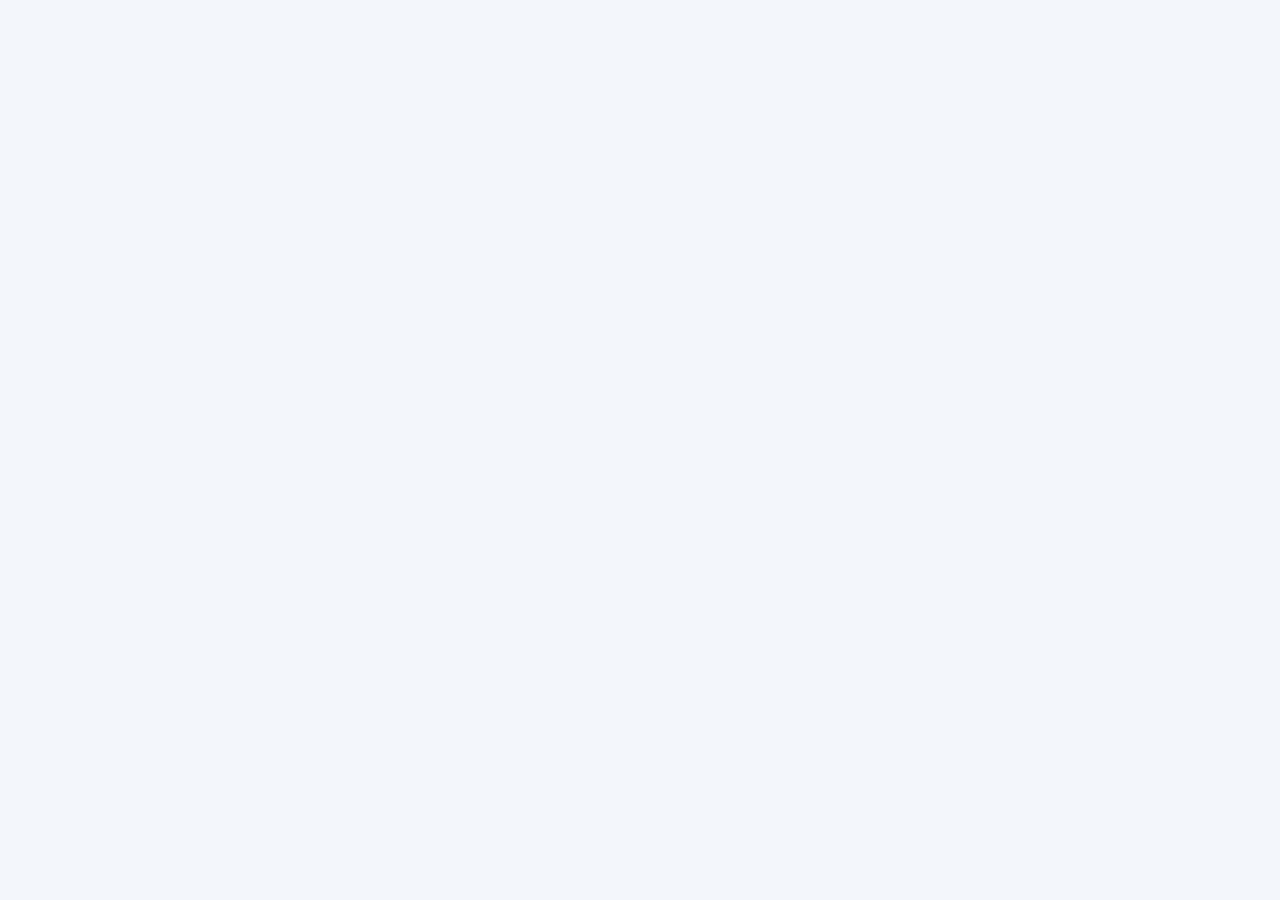
==== analytics.html @ 038aebd4 "feat: add analytics dashboard scaffold with CSS" ====
<!DOCTYPE html>
<html lang="en">
<head>
<meta charset="utf-8" />
<meta name="viewport" content="width=device-width, initial-scale=1" />
<title>Product Genesis — Analytics</title>
<link rel="preconnect" href="https://fonts.googleapis.com" />
<link rel="preconnect" href="https://fonts.gstatic.com" crossorigin />
<link href="https://fonts.googleapis.com/css2?family=Poppins:wght@300;400;500;600;700&family=JetBrains+Mono:wght@400;500&display=swap" rel="stylesheet" />
<style>
:root {
  --bg:          #ffffff;
  --bg-2:        #f3f6fb;
  --bg-3:        #e4ecf6;
  --ink:         #14244C;
  --ink-soft:    rgba(20,36,76,.70);
  --ink-mute:    rgba(20,36,76,.46);
  --rule:        rgba(20,36,76,.14);
  --accent:      #4A95D0;
  --accent-soft: rgba(74,149,208,.14);
  --card:        #ffffff;
  --radius:      14px;
  --mono:        "JetBrains Mono", monospace;
  --sans:        "Poppins", sans-serif;
  --green:       #22c55e;
  --green-soft:  rgba(34,197,94,.12);
  --red:         #ef4444;
  --amber:       #f59e0b;
  --amber-soft:  rgba(245,158,11,.12);
}
* { box-sizing: border-box; margin: 0; padding: 0; }
body { font-family: var(--sans); background: var(--bg-2); color: var(--ink); min-height: 100vh; }
.page { max-width: 1100px; margin: 0 auto; padding: 32px 24px 64px; }

/* Header */
.dash-header { display: flex; align-items: flex-end; justify-content: space-between; margin-bottom: 28px; gap: 16px; flex-wrap: wrap; }
.dash-site { font-size: 11px; font-weight: 600; letter-spacing: .12em; text-transform: uppercase; color: var(--ink-mute); font-family: var(--mono); margin-bottom: 4px; }
.dash-heading { font-size: 26px; font-weight: 700; line-height: 1.1; }
.dash-updated { font-size: 11px; color: var(--ink-mute); font-family: var(--mono); margin-top: 4px; }
.range-toggle { display: flex; background: var(--bg-3); border-radius: 9px; padding: 3px; gap: 2px; }
.range-btn { font-family: var(--mono); font-size: 11px; font-weight: 500; padding: 6px 14px; border-radius: 7px; border: none; cursor: pointer; background: transparent; color: var(--ink-mute); }
.range-btn.active { background: var(--accent); color: #fff; }

/* Panels */
.panel { background: var(--card); border-radius: var(--radius); border: 1px solid var(--rule); overflow: hidden; }
.panel-head { display: flex; align-items: center; justify-content: space-between; padding: 16px 20px 14px; border-bottom: 1px solid var(--rule); }
.panel-title { font-size: 12px; font-weight: 600; text-transform: uppercase; letter-spacing: .09em; color: var(--ink-mute); font-family: var(--mono); }

/* Layout */
.two-col { display: grid; grid-template-columns: 1fr 1fr; gap: 14px; margin-bottom: 14px; }
.section-gap { margin-bottom: 20px; }

/* Stat cards */
.stat-grid { display: grid; grid-template-columns: repeat(4, 1fr); gap: 14px; margin-bottom: 20px; }
.stat-card { background: var(--card); border-radius: var(--radius); padding: 20px 22px 18px; border: 1px solid var(--rule); }
.stat-label { font-size: 10px; font-weight: 600; text-transform: uppercase; letter-spacing: .1em; color: var(--ink-mute); font-family: var(--mono); margin-bottom: 8px; }
.stat-value { font-size: 30px; font-weight: 700; line-height: 1; margin-bottom: 8px; font-family: var(--mono); }
.stat-delta { font-size: 11px; font-family: var(--mono); font-weight: 500; }
.delta-up { color: var(--green); }
.delta-down { color: var(--red); }
.delta-neutral { color: var(--ink-mute); }
.stat-bar { height: 3px; background: var(--bg-3); border-radius: 2px; margin-top: 14px; overflow: hidden; }
.stat-bar-fill { height: 100%; border-radius: 2px; }

/* OKR section */
.okr-section { background: var(--card); border-radius: var(--radius); border: 1px solid var(--rule); margin-bottom: 20px; overflow: hidden; }
.okr-header { display: flex; align-items: center; justify-content: space-between; padding: 18px 22px 16px; border-bottom: 1px solid var(--rule); gap: 12px; }
.okr-badge { font-family: var(--mono); font-size: 9px; font-weight: 700; text-transform: uppercase; letter-spacing: .1em; background: var(--accent); color: #fff; padding: 3px 9px; border-radius: 5px; }
.okr-section-title { font-size: 13px; font-weight: 600; }
.okr-add-btn { font-family: var(--mono); font-size: 11px; font-weight: 600; color: var(--accent); background: var(--accent-soft); border: none; border-radius: 7px; padding: 6px 13px; cursor: default; opacity: .7; }
.objective-row { display: flex; align-items: center; gap: 14px; padding: 16px 22px; border-bottom: 1px solid var(--rule); background: var(--bg-2); }
.obj-icon { width: 36px; height: 36px; border-radius: 10px; background: linear-gradient(135deg, var(--accent), #14244C); display: flex; align-items: center; justify-content: center; font-size: 16px; flex-shrink: 0; }
.obj-label { font-size: 10px; font-weight: 600; text-transform: uppercase; letter-spacing: .1em; color: var(--ink-mute); font-family: var(--mono); margin-bottom: 3px; }
.obj-text { font-size: 15px; font-weight: 600; }
.kr-list { list-style: none; }
.kr-item { border-bottom: 1px solid var(--rule); }
.kr-item:last-child { border-bottom: none; }
.kr-row { display: grid; grid-template-columns: 24px 1fr auto auto auto; align-items: center; gap: 14px; padding: 14px 22px; }
.kr-num { font-family: var(--mono); font-size: 11px; font-weight: 700; color: var(--ink-mute); text-align: center; }
.kr-main { min-width: 0; }
.kr-description { font-size: 13px; font-weight: 500; margin-bottom: 6px; }
.kr-metric-row { display: flex; align-items: center; gap: 8px; flex-wrap: wrap; }
.kr-metric-tag { font-family: var(--mono); font-size: 10px; font-weight: 600; text-transform: uppercase; letter-spacing: .08em; background: var(--accent-soft); color: var(--accent); padding: 2px 8px; border-radius: 4px; }
.kr-progress-wrap { flex: 1; min-width: 80px; max-width: 160px; }
.kr-progress-track { height: 5px; background: var(--bg-3); border-radius: 3px; overflow: hidden; }
.kr-progress-fill { height: 100%; border-radius: 3px; }
.kr-values { font-family: var(--mono); font-size: 11px; color: var(--ink-mute); margin-top: 2px; }
.kr-values strong { color: var(--ink); font-weight: 600; }
.kr-date-chip { font-family: var(--mono); font-size: 10px; font-weight: 500; color: var(--ink-soft); background: var(--bg-2); border: 1px solid var(--rule); border-radius: 6px; padding: 4px 10px; white-space: nowrap; }
.confidence-chip { font-family: var(--mono); font-size: 10px; font-weight: 700; border-radius: 6px; padding: 4px 10px; white-space: nowrap; }
.conf-high { background: var(--green-soft); color: var(--green); }
.conf-med  { background: var(--amber-soft); color: var(--amber); }
.conf-low  { background: rgba(239,68,68,.1); color: var(--red); }
.steps-btn { width: 32px; height: 32px; border-radius: 8px; background: var(--bg-3); border: none; cursor: pointer; display: flex; align-items: center; justify-content: center; color: var(--ink-mute); font-size: 14px; flex-shrink: 0; }
.steps-btn.open { background: var(--accent); color: #fff; }
.steps-panel { display: none; padding: 0 22px 18px 60px; }
.steps-panel.open { display: block; }
.steps-list { list-style: none; position: relative; }
.steps-list::before { content: ''; position: absolute; left: 13px; top: 8px; bottom: 8px; width: 2px; background: var(--rule); }
.step-item { display: flex; gap: 14px; align-items: flex-start; padding: 6px 0; }
.step-dot { width: 28px; height: 28px; border-radius: 50%; background: var(--bg-2); border: 2px solid var(--rule); display: flex; align-items: center; justify-content: center; font-family: var(--mono); font-size: 10px; font-weight: 700; color: var(--ink-mute); flex-shrink: 0; position: relative; z-index: 1; }
.step-dot.done { background: var(--green); border-color: var(--green); color: #fff; }
.step-dot.active { background: var(--accent); border-color: var(--accent); color: #fff; }
.step-content { padding-top: 4px; }
.step-title { font-size: 12px; font-weight: 600; margin-bottom: 2px; }
.step-desc { font-size: 11px; color: var(--ink-mute); line-height: 1.4; margin-bottom: 4px; }
.step-date { font-family: var(--mono); font-size: 10px; color: var(--accent); font-weight: 500; }

/* Top pages */
.pages-table { width: 100%; border-collapse: collapse; }
.pages-table tr { border-bottom: 1px solid var(--rule); }
.pages-table tr:last-child { border-bottom: none; }
.pages-table td { padding: 11px 20px; font-size: 13px; vertical-align: middle; }
.pages-table td:last-child { text-align: right; font-family: var(--mono); font-size: 12px; font-weight: 500; color: var(--ink-soft); }
.page-bar-cell { width: 80px; padding-right: 12px !important; }
.page-mini-bar { height: 4px; background: var(--bg-3); border-radius: 2px; overflow: hidden; }
.page-mini-bar-fill { height: 100%; background: var(--accent); border-radius: 2px; opacity: .65; }
.page-cat-pill { display: inline-block; font-family: var(--mono); font-size: 9px; font-weight: 600; text-transform: uppercase; letter-spacing: .08em; padding: 2px 7px; border-radius: 4px; background: var(--accent-soft); color: var(--accent); margin-left: 6px; }

/* Engagement */
.eng-list { list-style: none; }
.eng-item { display: flex; align-items: center; justify-content: space-between; padding: 13px 20px; border-bottom: 1px solid var(--rule); gap: 12px; }
.eng-item:last-child { border-bottom: none; }
.eng-metric { font-size: 13px; font-weight: 500; }
.eng-sub { font-size: 11px; color: var(--ink-mute); margin-top: 1px; font-family: var(--mono); }
.eng-value { font-family: var(--mono); font-size: 18px; font-weight: 700; text-align: right; }
.eng-value small { font-size: 11px; font-weight: 400; color: var(--ink-mute); display: block; }

/* Country */
.country-table { width: 100%; border-collapse: collapse; }
.country-table tr { border-bottom: 1px solid var(--rule); }
.country-table tr:last-child { border-bottom: none; }
.country-table td { padding: 10px 20px; font-size: 13px; vertical-align: middle; }
.country-table td:nth-child(3), .country-table td:nth-child(4) { text-align: right; font-family: var(--mono); font-size: 12px; color: var(--ink-soft); }
.country-flag { margin-right: 8px; }
.country-bar-wrap { min-width: 100px; }
.country-bar-bg { height: 4px; background: var(--bg-3); border-radius: 2px; overflow: hidden; }
.country-bar-fill { height: 100%; background: var(--accent); border-radius: 2px; opacity: .5; }

/* Events */
.events-list { list-style: none; }
.event-item { display: flex; align-items: center; justify-content: space-between; padding: 11px 20px; border-bottom: 1px solid var(--rule); gap: 12px; }
.event-item:last-child { border-bottom: none; }
.event-name { font-family: var(--mono); font-size: 12px; font-weight: 500; }
.event-count { font-family: var(--mono); font-size: 13px; font-weight: 600; color: var(--accent); }

/* Footer */
.dash-footer { margin-top: 32px; font-size: 11px; color: var(--ink-mute); font-family: var(--mono); text-align: center; }
</style>
</head>
<body>
<div id="root"></div>
<!-- DATA AND RENDER SCRIPT — added in subsequent tasks -->
</body>
</html>
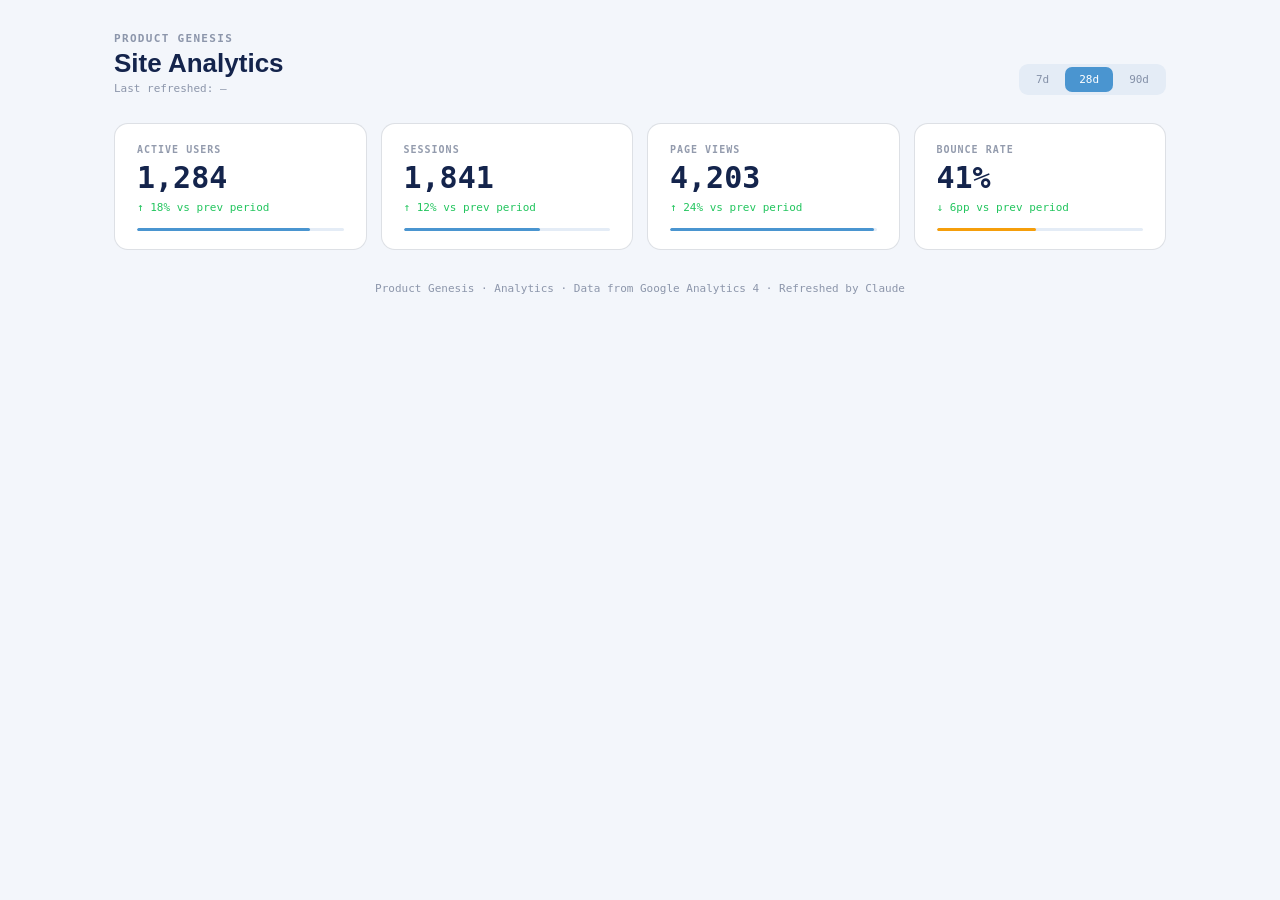
==== commit 34f17bf1: "feat: render header and stat cards from ANALYTICS_DATA" ====
--- a/analytics.html
+++ b/analytics.html
@@ -150,6 +150,115 @@
 </head>
 <body>
 <div id="root"></div>
-<!-- DATA AND RENDER SCRIPT — added in subsequent tasks -->
+<!-- ANALYTICS_DATA:BEGIN -->
+<script>
+const ANALYTICS_DATA = {
+  refreshed: "—",
+  range: "28d",
+  stats: {
+    activeUsers: 1284, activeUsersDelta: 18,
+    sessions: 1841,    sessionsDelta: 12,
+    pageViews: 4203,   pageViewsDelta: 24,
+    bounceRate: 41,    bounceRateDelta: -6,
+  },
+  topPages: [],
+  engagement: {
+    avgSessionDuration: "—", avgSessionDurationDeltaSecs: 0,
+    pagesPerSession: 0,      pagesPerSessionDelta: 0,
+    newUsersPercent: 0,      returningUsersPercent: 0,
+    newUsersPrevPercent: 0,
+    newsletterClicks: 0,
+    shareXClicks: 0,
+  },
+  countries: [],
+  events: [],
+  krCurrentValues: {},
+};
+</script>
+<!-- ANALYTICS_DATA:END -->
+
+<!-- OKR_DATA:BEGIN -->
+<script>
+const OKR_DATA = {
+  objectives: [],
+};
+</script>
+<!-- OKR_DATA:END -->
+
+<script>
+// ── helpers ──────────────────────────────────────────────────────────
+function fmt(n) {
+  if (n === undefined || n === null || n === 0) return '—';
+  return Number(n).toLocaleString();
+}
+function fmtDelta(n, unit, invert) {
+  if (!n) return '<span class="delta-neutral">—</span>';
+  const improved = invert ? n < 0 : n > 0;
+  const cls = improved ? 'delta-up' : 'delta-down';
+  const arrow = n > 0 ? '↑' : '↓';
+  return `<span class="${cls}">${arrow} ${Math.abs(n)}${unit} vs prev period</span>`;
+}
+function barFill(delta) {
+  return Math.min(99, Math.abs(delta || 0) * 3 + 30);
+}
+
+// ── Header ───────────────────────────────────────────────────────────
+function renderHeader() {
+  const { refreshed, range } = ANALYTICS_DATA;
+  const btn = (r) => `<button class="range-btn${range === r ? ' active' : ''}" data-range="${r}">${r}</button>`;
+  return `
+    <div class="dash-header">
+      <div>
+        <div class="dash-site">Product Genesis</div>
+        <div class="dash-heading">Site Analytics</div>
+        <div class="dash-updated">Last refreshed: ${refreshed}</div>
+      </div>
+      <div class="range-toggle">${btn('7d')}${btn('28d')}${btn('90d')}</div>
+    </div>`;
+}
+
+// ── Stat cards ───────────────────────────────────────────────────────
+function renderStats() {
+  const s = ANALYTICS_DATA.stats;
+  const card = ({ label, value, delta, unit, invert, barColor }) => `
+    <div class="stat-card">
+      <div class="stat-label">${label}</div>
+      <div class="stat-value">${value}</div>
+      <div class="stat-delta">${fmtDelta(delta, unit, invert)}</div>
+      <div class="stat-bar"><div class="stat-bar-fill" style="width:${barFill(delta)}%;background:${barColor || 'var(--accent)'}"></div></div>
+    </div>`;
+  return `
+    <div class="stat-grid">
+      ${card({ label: 'Active Users', value: fmt(s.activeUsers), delta: s.activeUsersDelta, unit: '%' })}
+      ${card({ label: 'Sessions',     value: fmt(s.sessions),    delta: s.sessionsDelta,    unit: '%' })}
+      ${card({ label: 'Page Views',   value: fmt(s.pageViews),   delta: s.pageViewsDelta,   unit: '%' })}
+      ${card({ label: 'Bounce Rate',  value: s.bounceRate ? s.bounceRate + '%' : '—', delta: s.bounceRateDelta, unit: 'pp', invert: true, barColor: 'var(--amber)' })}
+    </div>`;
+}
+
+// ── App entry point ──────────────────────────────────────────────────
+function renderApp() {
+  document.getElementById('root').innerHTML = `
+    <div class="page">
+      ${renderHeader()}
+      <div id="okr-slot"></div>
+      ${renderStats()}
+      <div id="panels-slot"></div>
+      <div class="dash-footer">Product Genesis · Analytics · Data from Google Analytics 4 · Refreshed by Claude</div>
+    </div>`;
+  initRangeToggle();
+}
+
+function initRangeToggle() {
+  document.querySelectorAll('.range-btn').forEach(btn => {
+    btn.addEventListener('click', () => {
+      document.querySelectorAll('.range-btn').forEach(b => b.classList.remove('active'));
+      btn.classList.add('active');
+    });
+  });
+}
+
+document.addEventListener('DOMContentLoaded', renderApp);
+</script>
 </body>
 </html>
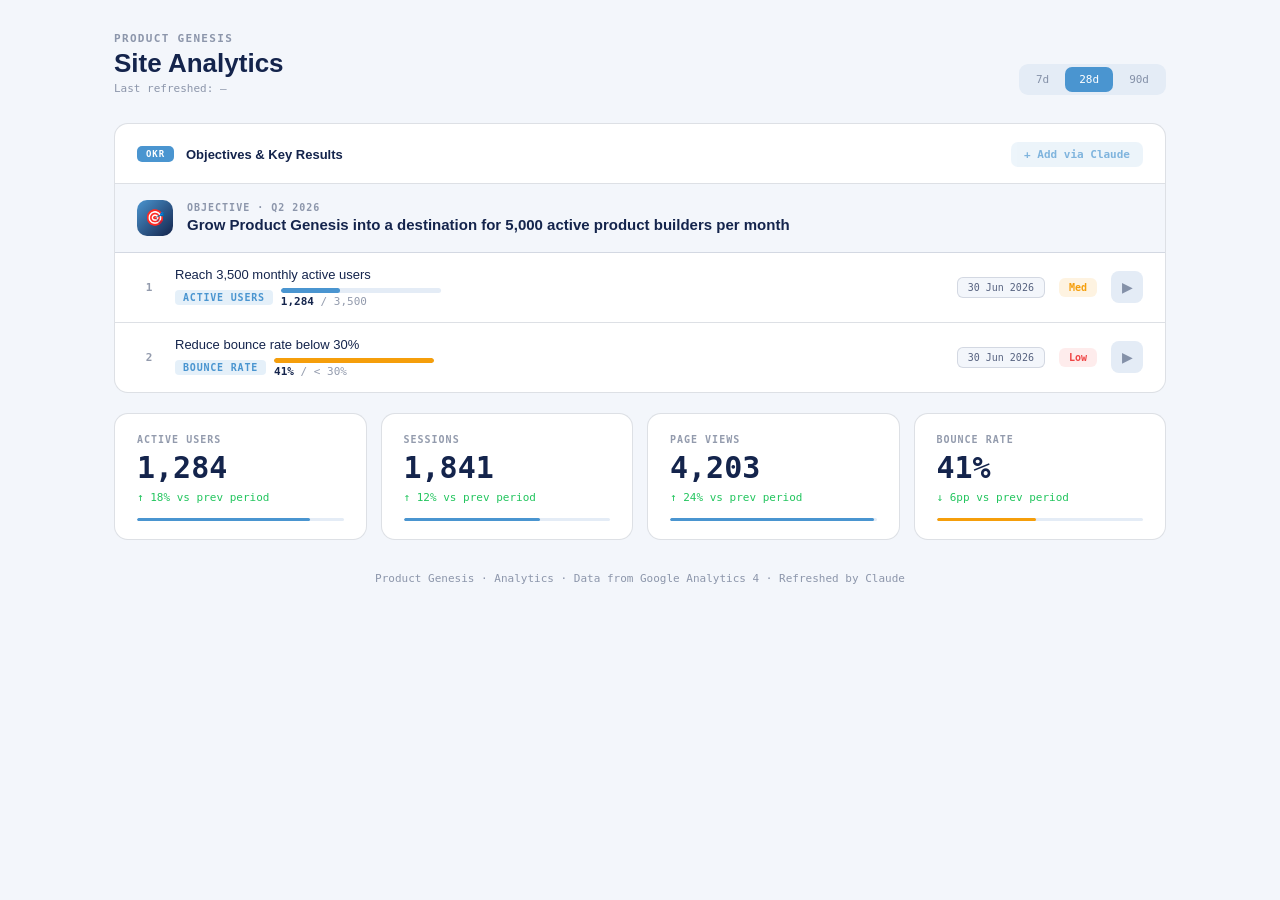
==== commit 393a56c1: "feat: render OKR section with steps accordion" ====
--- a/analytics.html
+++ b/analytics.html
@@ -172,7 +172,7 @@
   },
   countries: [],
   events: [],
-  krCurrentValues: {},
+  krCurrentValues: { "kr1": 1284, "kr2": 41 },
 };
 </script>
 <!-- ANALYTICS_DATA:END -->
@@ -180,7 +180,45 @@
 <!-- OKR_DATA:BEGIN -->
 <script>
 const OKR_DATA = {
-  objectives: [],
+  objectives: [
+    {
+      id: "obj1",
+      quarter: "Q2 2026",
+      icon: "🎯",
+      text: "Grow Product Genesis into a destination for 5,000 active product builders per month",
+      keyResults: [
+        {
+          id: "kr1",
+          description: "Reach 3,500 monthly active users",
+          metricLabel: "Active Users",
+          target: 3500,
+          targetDate: "30 Jun 2026",
+          confidence: "med",
+          isPercent: false,
+          invertProgress: false,
+          steps: [
+            { title: "Launch daily digest workflow", description: "Publish curated content 5 days/week to build habit-forming visit cadence.", date: "10 May 2026", status: "done" },
+            { title: "Publish to 3 distribution channels", description: "Cross-post digests to LinkedIn, X, and one newsletter to drive referral traffic.", date: "1 Jun 2026", status: "active" },
+            { title: "SEO: optimise top 10 posts", description: "Add meta descriptions, structured headings, and internal links to highest-traffic posts.", date: "20 Jun 2026", status: "pending" }
+          ]
+        },
+        {
+          id: "kr2",
+          description: "Reduce bounce rate below 30%",
+          metricLabel: "Bounce Rate",
+          target: 30,
+          targetDate: "30 Jun 2026",
+          confidence: "low",
+          isPercent: true,
+          invertProgress: true,
+          steps: [
+            { title: "Add related posts to each article", description: "Surface 3 related posts at the bottom of every expanded post to encourage next reads.", date: "5 Jun 2026", status: "pending" },
+            { title: "Improve above-the-fold hook", description: "Rewrite hero dek and category intros to immediately signal value to new visitors.", date: "15 Jun 2026", status: "pending" }
+          ]
+        }
+      ]
+    }
+  ]
 };
 </script>
 <!-- OKR_DATA:END -->
@@ -236,17 +274,111 @@
     </div>`;
 }
 
+// ── OKR section ──────────────────────────────────────────────────────
+function confClass(c) {
+  return { high: 'conf-high', med: 'conf-med', low: 'conf-low' }[c] || 'conf-med';
+}
+function confLabel(c) {
+  return { high: 'High', med: 'Med', low: 'Low' }[c] || c;
+}
+
+function renderStep(step, index) {
+  const dotClass = step.status === 'done' ? 'done' : step.status === 'active' ? 'active' : '';
+  const dotInner = step.status === 'done' ? '✓' : String(index + 1);
+  const statusSuffix = step.status === 'done' ? ' · Complete' : step.status === 'active' ? ' · In progress' : '';
+  return `
+    <li class="step-item">
+      <div class="step-dot ${dotClass}">${dotInner}</div>
+      <div class="step-content">
+        <div class="step-title">${step.title}</div>
+        <div class="step-desc">${step.description}</div>
+        <div class="step-date">${step.date}${statusSuffix}</div>
+      </div>
+    </li>`;
+}
+
+function renderKR(kr, index) {
+  const current = ANALYTICS_DATA.krCurrentValues[kr.id] ?? 0;
+  const pct = kr.target > 0 ? Math.min(100, (current / kr.target) * 100).toFixed(0) : 0;
+  const barColor = kr.invertProgress ? 'var(--amber)' : 'var(--accent)';
+  const currentDisplay = kr.isPercent ? (current || '—') + (current ? '%' : '') : fmt(current);
+  const targetDisplay  = kr.isPercent ? '< ' + kr.target + '%' : fmt(kr.target);
+  const stepsHtml = (kr.steps || []).map((s, i) => renderStep(s, i)).join('');
+  return `
+    <li class="kr-item">
+      <div class="kr-row">
+        <div class="kr-num">${index + 1}</div>
+        <div class="kr-main">
+          <div class="kr-description">${kr.description}</div>
+          <div class="kr-metric-row">
+            <span class="kr-metric-tag">${kr.metricLabel}</span>
+            <div class="kr-progress-wrap">
+              <div class="kr-progress-track">
+                <div class="kr-progress-fill" style="width:${pct}%;background:${barColor}"></div>
+              </div>
+              <div class="kr-values"><strong>${currentDisplay}</strong> / ${targetDisplay}</div>
+            </div>
+          </div>
+        </div>
+        <div class="kr-date-chip">${kr.targetDate}</div>
+        <div class="confidence-chip ${confClass(kr.confidence)}">${confLabel(kr.confidence)}</div>
+        <button class="steps-btn" data-kr-id="${kr.id}" title="View action steps">▶</button>
+      </div>
+      <div class="steps-panel" id="steps-${kr.id}">
+        <ul class="steps-list">${stepsHtml}</ul>
+      </div>
+    </li>`;
+}
+
+function renderObjective(obj) {
+  const krsHtml = (obj.keyResults || []).map((kr, i) => renderKR(kr, i)).join('');
+  return `
+    <div class="okr-section">
+      <div class="okr-header">
+        <div style="display:flex;align-items:center;gap:12px">
+          <span class="okr-badge">OKR</span>
+          <span class="okr-section-title">Objectives & Key Results</span>
+        </div>
+        <button class="okr-add-btn">+ Add via Claude</button>
+      </div>
+      <div class="objective-row">
+        <div class="obj-icon">${obj.icon || '🎯'}</div>
+        <div>
+          <div class="obj-label">Objective · ${obj.quarter}</div>
+          <div class="obj-text">${obj.text}</div>
+        </div>
+      </div>
+      <ul class="kr-list">${krsHtml}</ul>
+    </div>`;
+}
+
+function renderOKR() {
+  return (OKR_DATA.objectives || []).map(renderObjective).join('');
+}
+
+function initAccordions() {
+  document.querySelectorAll('.steps-btn').forEach(btn => {
+    btn.addEventListener('click', () => {
+      const panel = document.getElementById('steps-' + btn.dataset.krId);
+      const open = panel.classList.toggle('open');
+      btn.classList.toggle('open', open);
+      btn.textContent = open ? '▼' : '▶';
+    });
+  });
+}
+
 // ── App entry point ──────────────────────────────────────────────────
 function renderApp() {
   document.getElementById('root').innerHTML = `
     <div class="page">
       ${renderHeader()}
-      <div id="okr-slot"></div>
+      ${renderOKR()}
       ${renderStats()}
       <div id="panels-slot"></div>
       <div class="dash-footer">Product Genesis · Analytics · Data from Google Analytics 4 · Refreshed by Claude</div>
     </div>`;
   initRangeToggle();
+  initAccordions();
 }
 
 function initRangeToggle() {
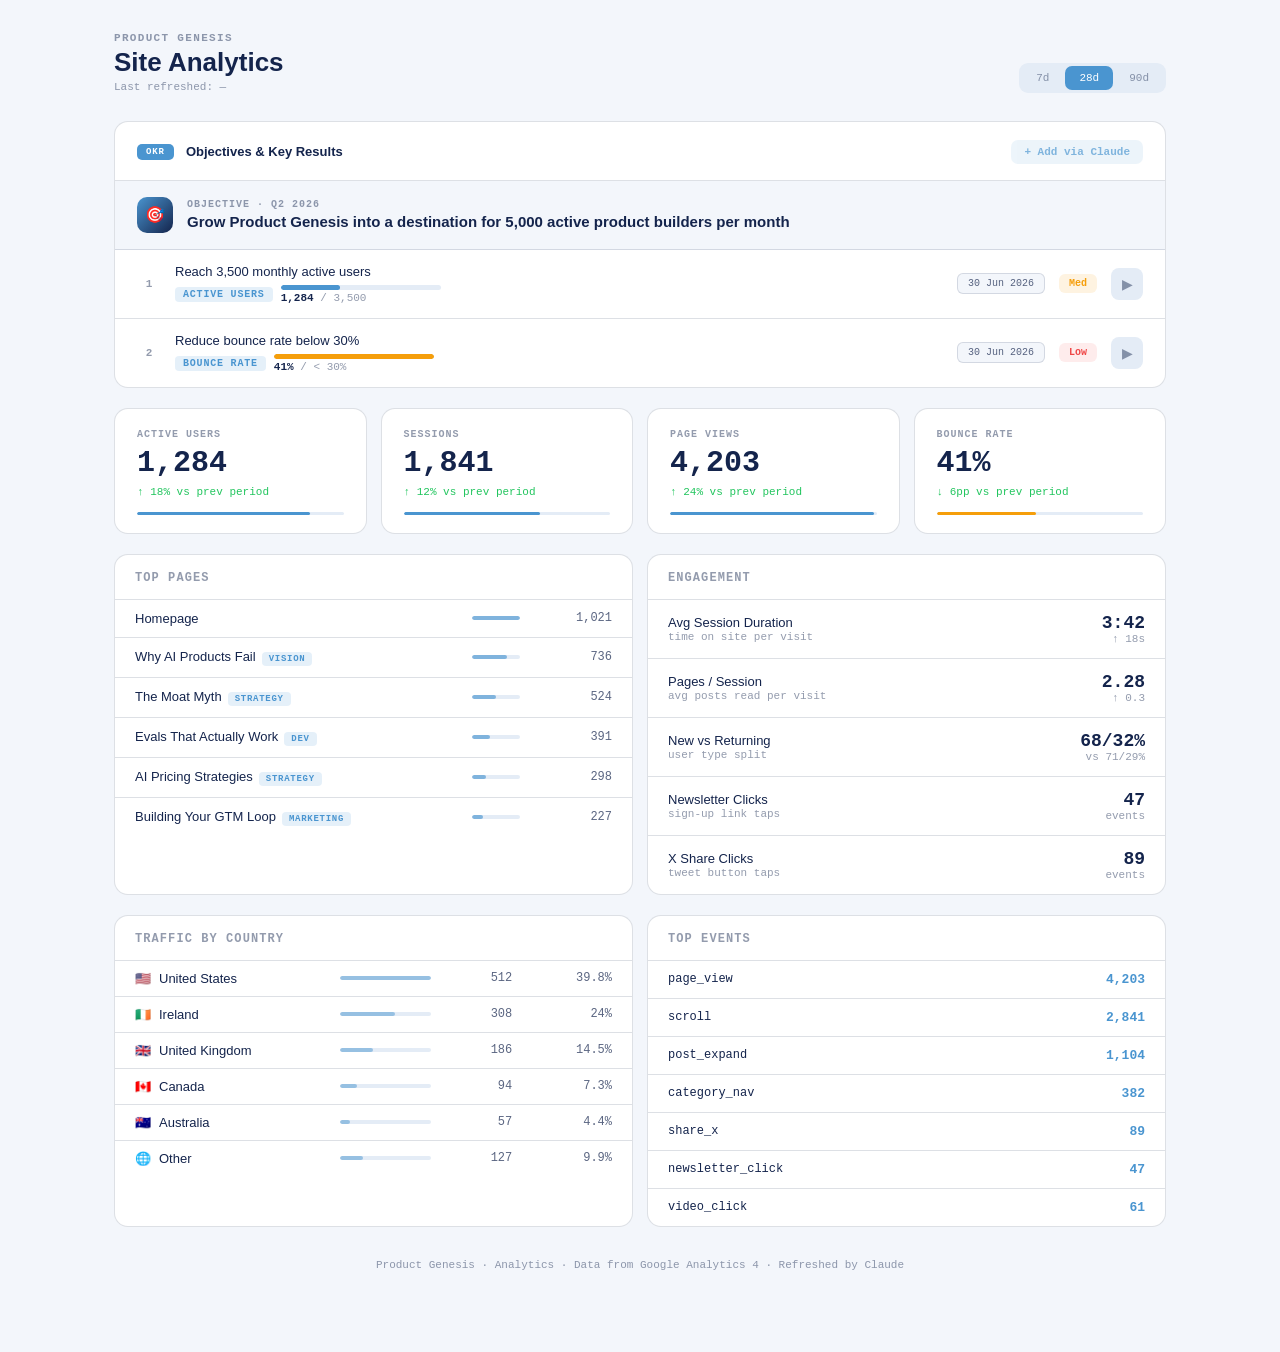
==== commit 0660bb88: "feat: render country and events panels, complete dashboard layout" ====
--- a/analytics.html
+++ b/analytics.html
@@ -161,17 +161,39 @@
     pageViews: 4203,   pageViewsDelta: 24,
     bounceRate: 41,    bounceRateDelta: -6,
   },
-  topPages: [],
+  topPages: [
+    { path: "/", title: "Homepage", cat: null, views: 1021 },
+    { path: "/post/why-ai-products-fail", title: "Why AI Products Fail", cat: "vision", views: 736 },
+    { path: "/post/the-moat-myth", title: "The Moat Myth", cat: "strategy", views: 524 },
+    { path: "/post/evals-that-work", title: "Evals That Actually Work", cat: "dev", views: 391 },
+    { path: "/post/ai-pricing", title: "AI Pricing Strategies", cat: "strategy", views: 298 },
+    { path: "/post/gtm-loop", title: "Building Your GTM Loop", cat: "marketing", views: 227 },
+  ],
   engagement: {
-    avgSessionDuration: "—", avgSessionDurationDeltaSecs: 0,
-    pagesPerSession: 0,      pagesPerSessionDelta: 0,
-    newUsersPercent: 0,      returningUsersPercent: 0,
-    newUsersPrevPercent: 0,
-    newsletterClicks: 0,
-    shareXClicks: 0,
+    avgSessionDuration: "3:42", avgSessionDurationDeltaSecs: 18,
+    pagesPerSession: 2.28,      pagesPerSessionDelta: 0.3,
+    newUsersPercent: 68,        returningUsersPercent: 32,
+    newUsersPrevPercent: 71,
+    newsletterClicks: 47,
+    shareXClicks: 89,
   },
-  countries: [],
-  events: [],
+  countries: [
+    { flag: "🇺🇸", country: "United States", users: 512, percent: 39.8 },
+    { flag: "🇮🇪", country: "Ireland",        users: 308, percent: 24.0 },
+    { flag: "🇬🇧", country: "United Kingdom", users: 186, percent: 14.5 },
+    { flag: "🇨🇦", country: "Canada",         users: 94,  percent: 7.3  },
+    { flag: "🇦🇺", country: "Australia",      users: 57,  percent: 4.4  },
+    { flag: "🌐",  country: "Other",           users: 127, percent: 9.9  },
+  ],
+  events: [
+    { name: "page_view",        count: 4203 },
+    { name: "scroll",           count: 2841 },
+    { name: "post_expand",      count: 1104 },
+    { name: "category_nav",     count: 382  },
+    { name: "share_x",         count: 89   },
+    { name: "newsletter_click", count: 47   },
+    { name: "video_click",      count: 61   },
+  ],
   krCurrentValues: { "kr1": 1284, "kr2": 41 },
 };
 </script>
@@ -367,6 +389,95 @@
   });
 }
 
+// ── Top Pages ─────────────────────────────────────────────────────────
+function renderTopPages() {
+  const pages = ANALYTICS_DATA.topPages;
+  const maxViews = pages.length ? Math.max(...pages.map(p => p.views)) : 1;
+  const rows = pages.map(p => {
+    const pct = ((p.views / maxViews) * 100).toFixed(0);
+    const pill = p.cat ? `<span class="page-cat-pill">${p.cat}</span>` : '';
+    return `
+      <tr>
+        <td>${p.title}${pill}</td>
+        <td class="page-bar-cell"><div class="page-mini-bar"><div class="page-mini-bar-fill" style="width:${pct}%"></div></div></td>
+        <td>${fmt(p.views)}</td>
+      </tr>`;
+  }).join('');
+  const empty = `<tr><td colspan="3" style="padding:20px;text-align:center;color:var(--ink-mute);font-family:var(--mono);font-size:12px">No data — refresh the dashboard</td></tr>`;
+  return `
+    <div class="panel">
+      <div class="panel-head"><span class="panel-title">Top Pages</span></div>
+      <table class="pages-table">${rows || empty}</table>
+    </div>`;
+}
+
+// ── Engagement ────────────────────────────────────────────────────────
+function renderEngagement() {
+  const e = ANALYTICS_DATA.engagement;
+  const durDelta = e.avgSessionDurationDeltaSecs
+    ? `${e.avgSessionDurationDeltaSecs > 0 ? '↑' : '↓'} ${Math.abs(e.avgSessionDurationDeltaSecs)}s`
+    : '—';
+  const ppsDelta = e.pagesPerSessionDelta
+    ? `${e.pagesPerSessionDelta > 0 ? '↑' : '↓'} ${Math.abs(e.pagesPerSessionDelta).toFixed(1)}`
+    : '—';
+  const newPrev = e.newUsersPrevPercent || '—';
+  const retPrev = e.newUsersPrevPercent ? 100 - e.newUsersPrevPercent : '—';
+  const row = (metric, sub, value, small) => `
+    <li class="eng-item">
+      <div><div class="eng-metric">${metric}</div><div class="eng-sub">${sub}</div></div>
+      <div class="eng-value">${value}<small>${small}</small></div>
+    </li>`;
+  return `
+    <div class="panel">
+      <div class="panel-head"><span class="panel-title">Engagement</span></div>
+      <ul class="eng-list">
+        ${row('Avg Session Duration', 'time on site per visit', e.avgSessionDuration || '—', durDelta)}
+        ${row('Pages / Session', 'avg posts read per visit', e.pagesPerSession || '—', ppsDelta)}
+        ${row('New vs Returning', 'user type split', `${e.newUsersPercent || '—'}/${e.returningUsersPercent || '—'}%`, `vs ${newPrev}/${retPrev}%`)}
+        ${row('Newsletter Clicks', 'sign-up link taps', fmt(e.newsletterClicks), 'events')}
+        ${row('X Share Clicks', 'tweet button taps', fmt(e.shareXClicks), 'events')}
+      </ul>
+    </div>`;
+}
+
+// ── Countries ─────────────────────────────────────────────────────────
+function renderCountries() {
+  const countries = ANALYTICS_DATA.countries;
+  const maxUsers = countries.length ? Math.max(...countries.map(c => c.users)) : 1;
+  const rows = countries.map(c => {
+    const pct = ((c.users / maxUsers) * 100).toFixed(0);
+    return `
+      <tr>
+        <td><span class="country-flag">${c.flag}</span>${c.country}</td>
+        <td class="country-bar-wrap"><div class="country-bar-bg"><div class="country-bar-fill" style="width:${pct}%"></div></div></td>
+        <td>${fmt(c.users)}</td>
+        <td>${c.percent}%</td>
+      </tr>`;
+  }).join('');
+  const empty = `<tr><td colspan="4" style="padding:20px;text-align:center;color:var(--ink-mute);font-family:var(--mono);font-size:12px">No data — refresh the dashboard</td></tr>`;
+  return `
+    <div class="panel">
+      <div class="panel-head"><span class="panel-title">Traffic by Country</span></div>
+      <table class="country-table">${rows || empty}</table>
+    </div>`;
+}
+
+// ── Events ────────────────────────────────────────────────────────────
+function renderEvents() {
+  const events = ANALYTICS_DATA.events;
+  const rows = events.map(e => `
+    <li class="event-item">
+      <span class="event-name">${e.name}</span>
+      <span class="event-count">${fmt(e.count)}</span>
+    </li>`).join('');
+  const empty = `<li class="event-item" style="justify-content:center;color:var(--ink-mute);font-family:var(--mono);font-size:12px">No data — refresh the dashboard</li>`;
+  return `
+    <div class="panel">
+      <div class="panel-head"><span class="panel-title">Top Events</span></div>
+      <ul class="events-list">${rows || empty}</ul>
+    </div>`;
+}
+
 // ── App entry point ──────────────────────────────────────────────────
 function renderApp() {
   document.getElementById('root').innerHTML = `
@@ -374,7 +485,14 @@
       ${renderHeader()}
       ${renderOKR()}
       ${renderStats()}
-      <div id="panels-slot"></div>
+      <div class="two-col section-gap">
+        ${renderTopPages()}
+        ${renderEngagement()}
+      </div>
+      <div class="two-col section-gap">
+        ${renderCountries()}
+        ${renderEvents()}
+      </div>
       <div class="dash-footer">Product Genesis · Analytics · Data from Google Analytics 4 · Refreshed by Claude</div>
     </div>`;
   initRangeToggle();
